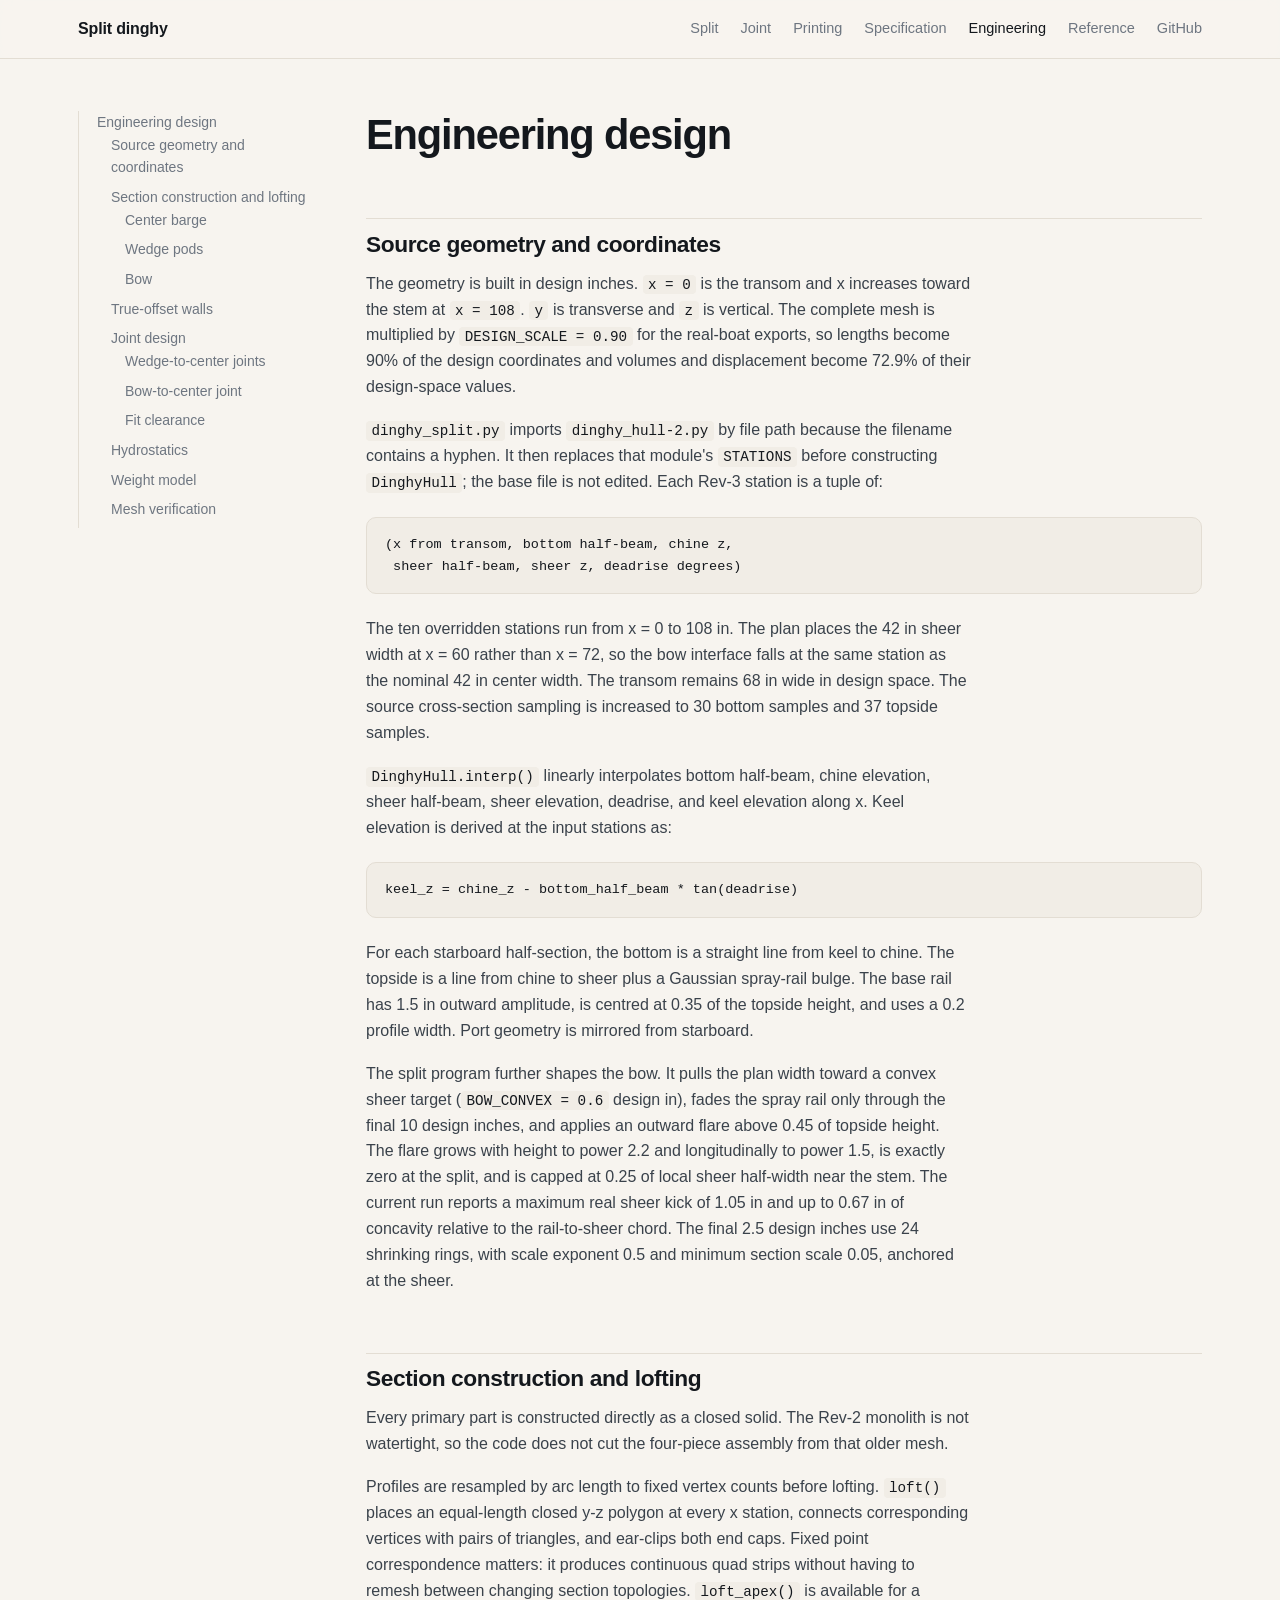
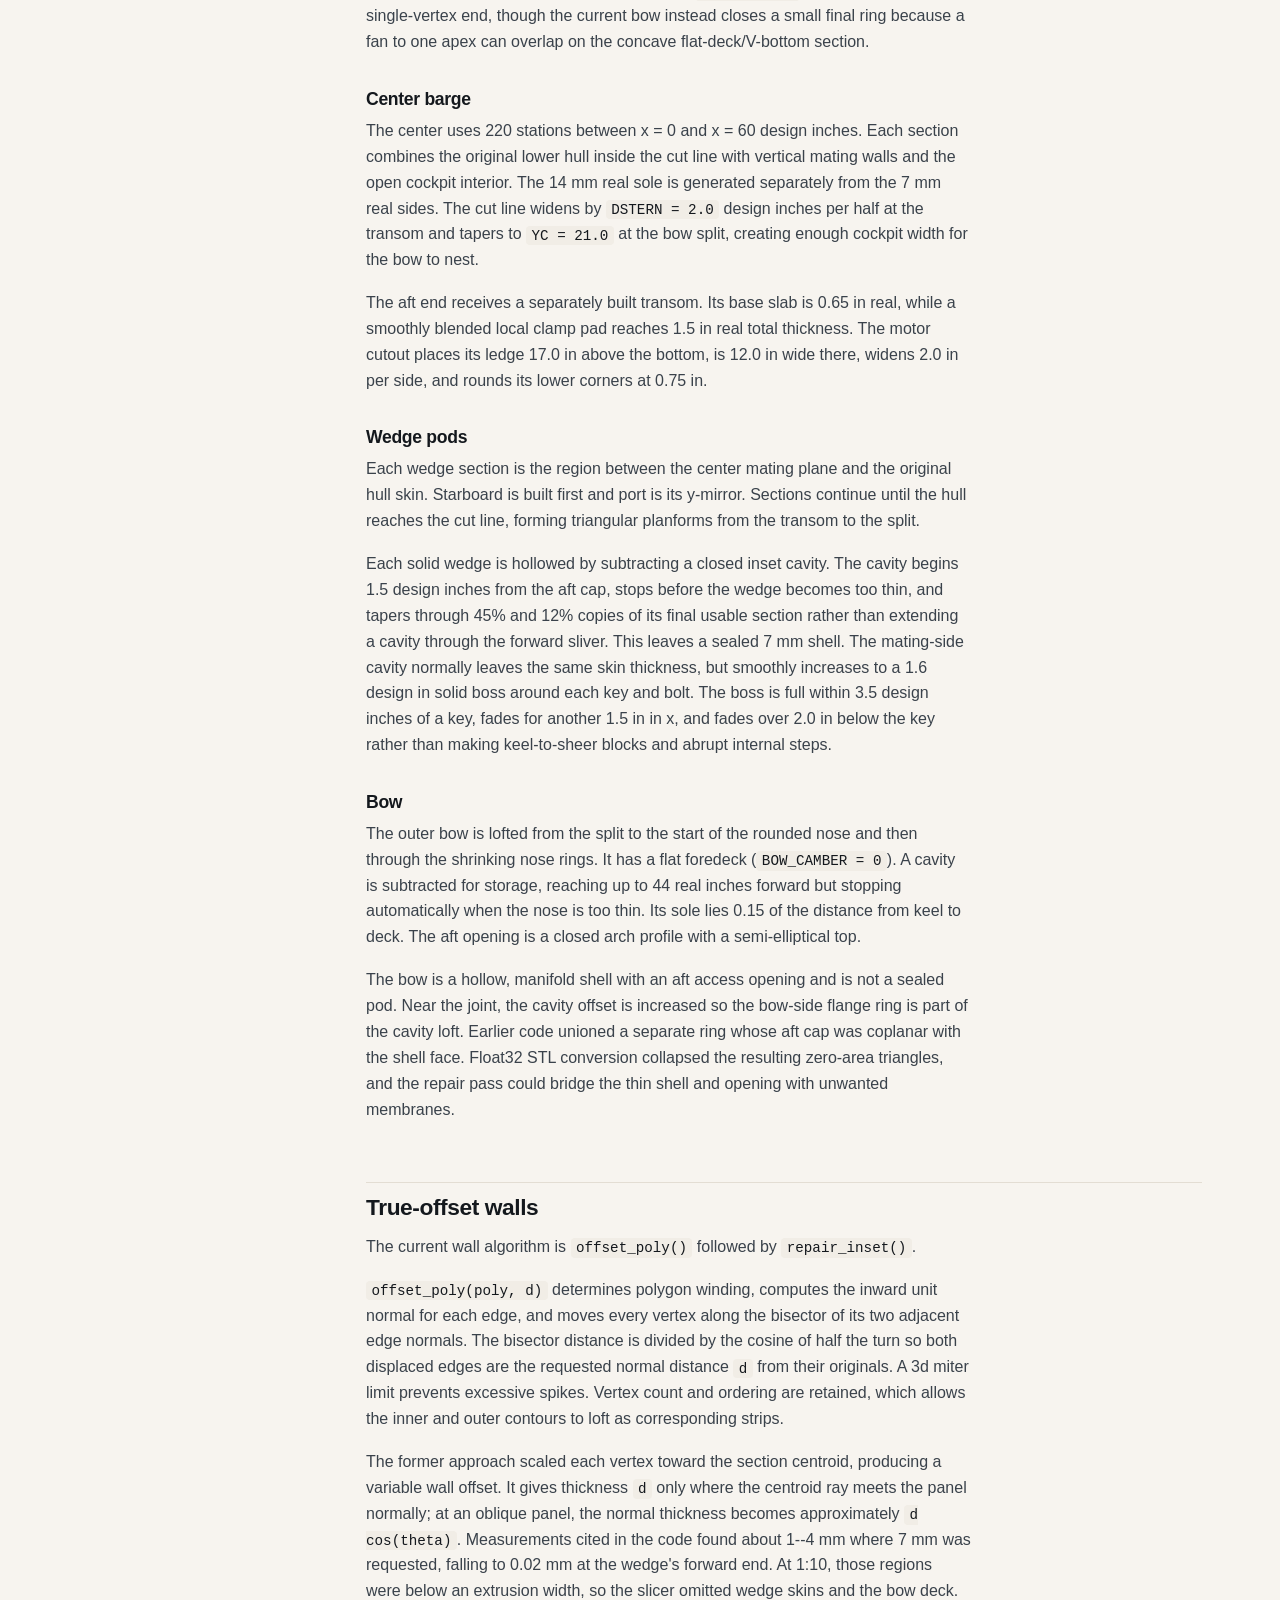
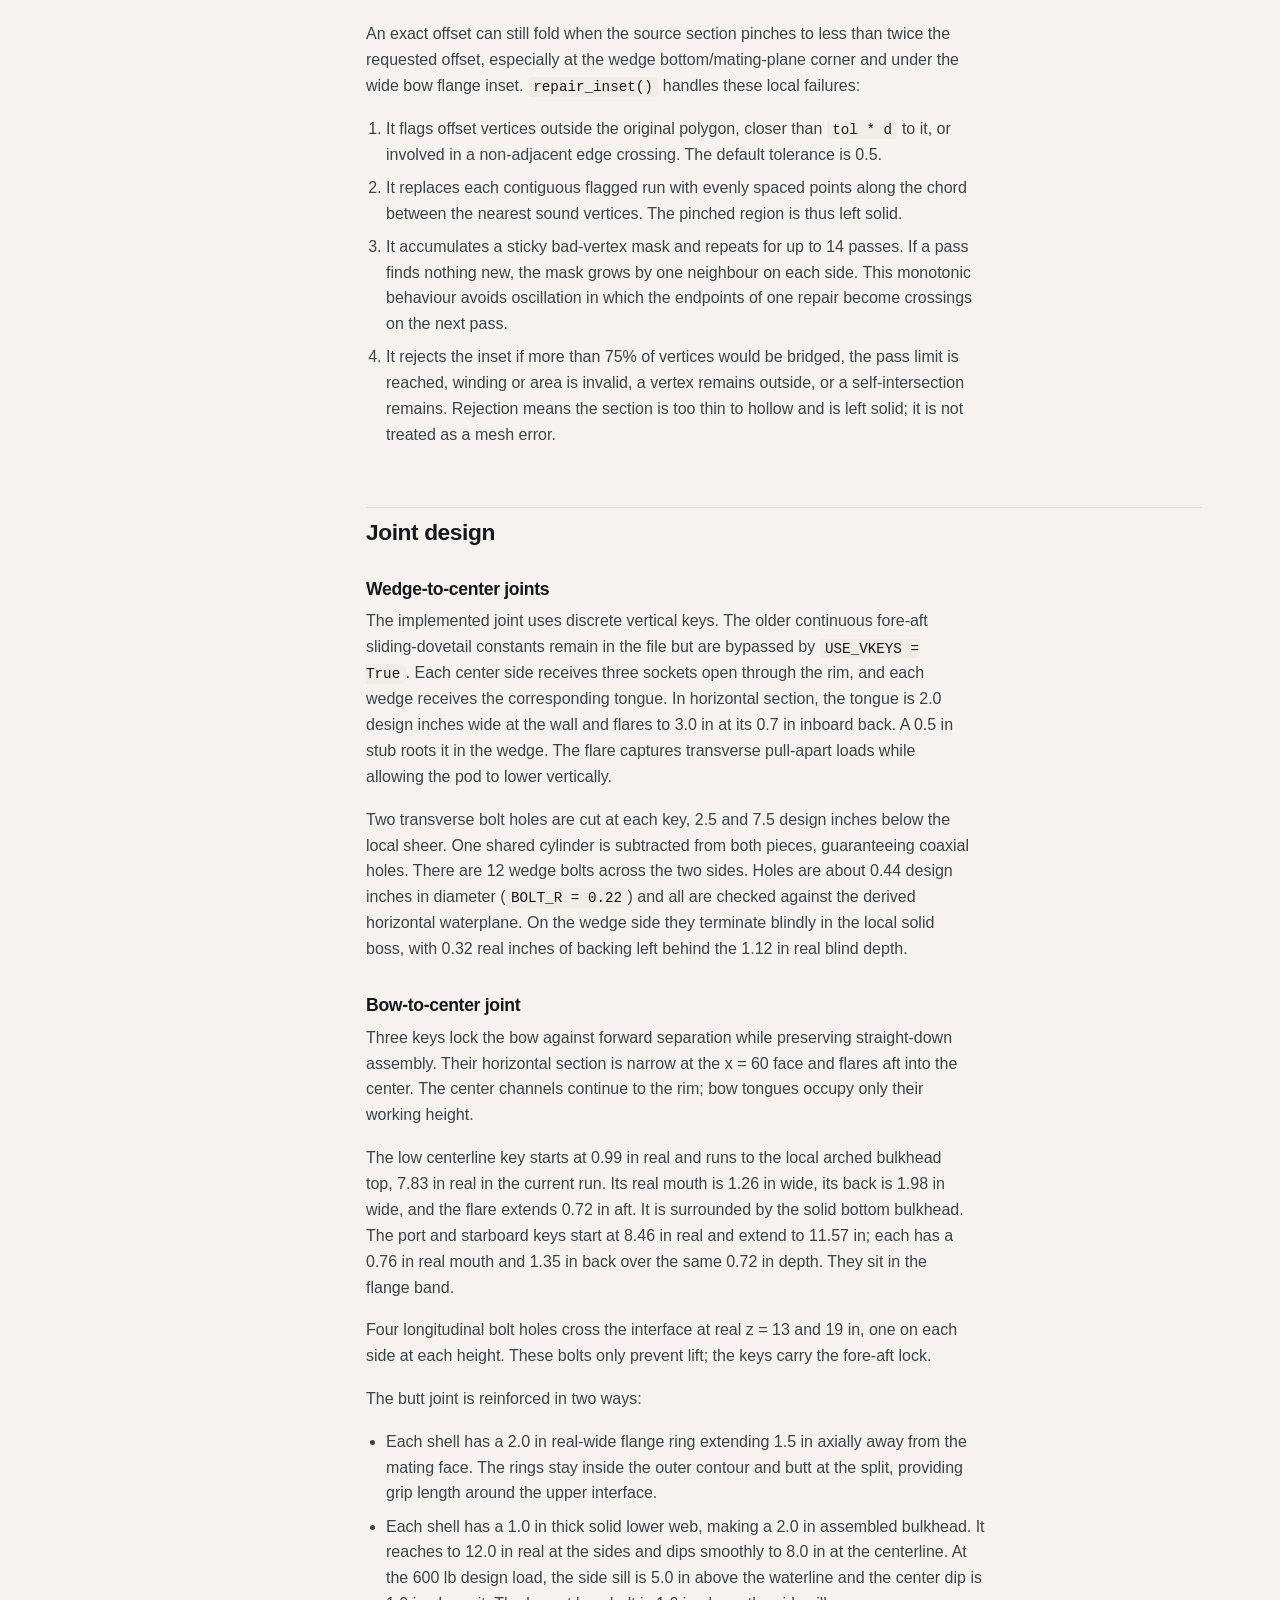
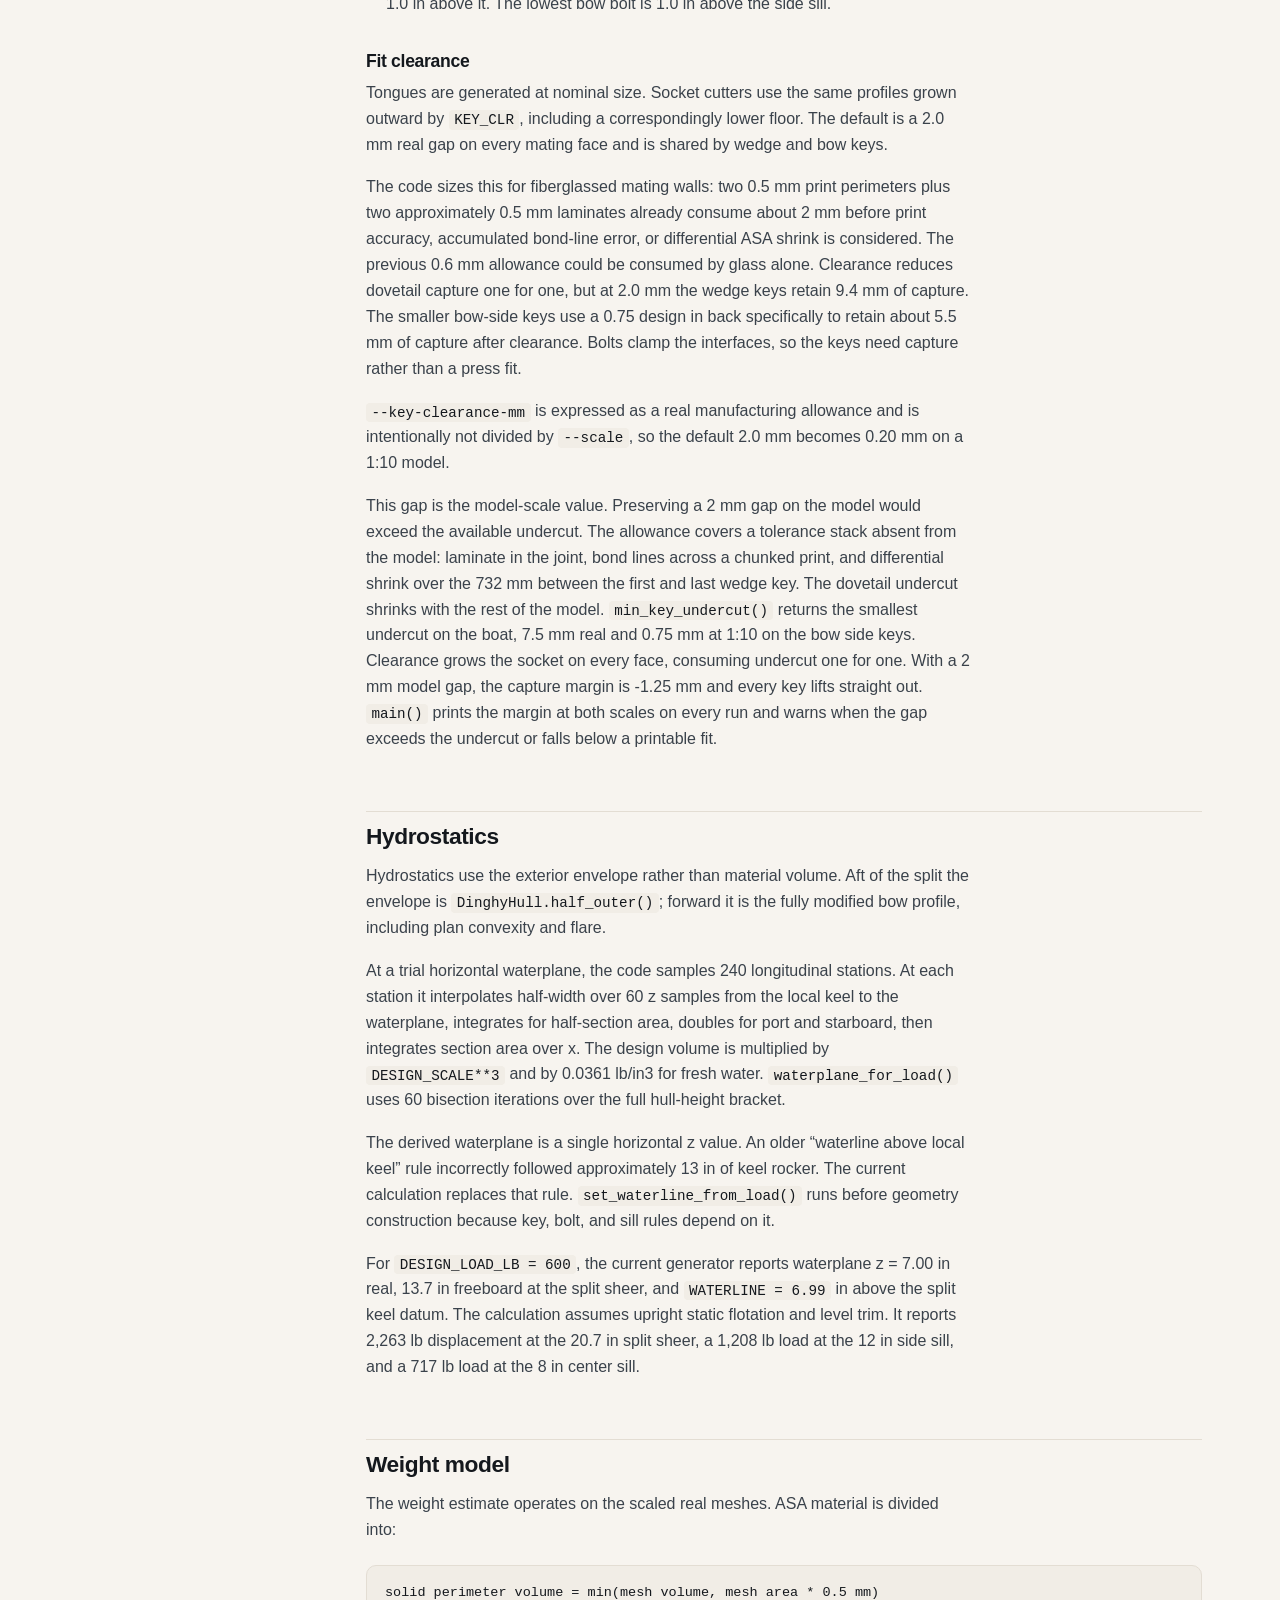
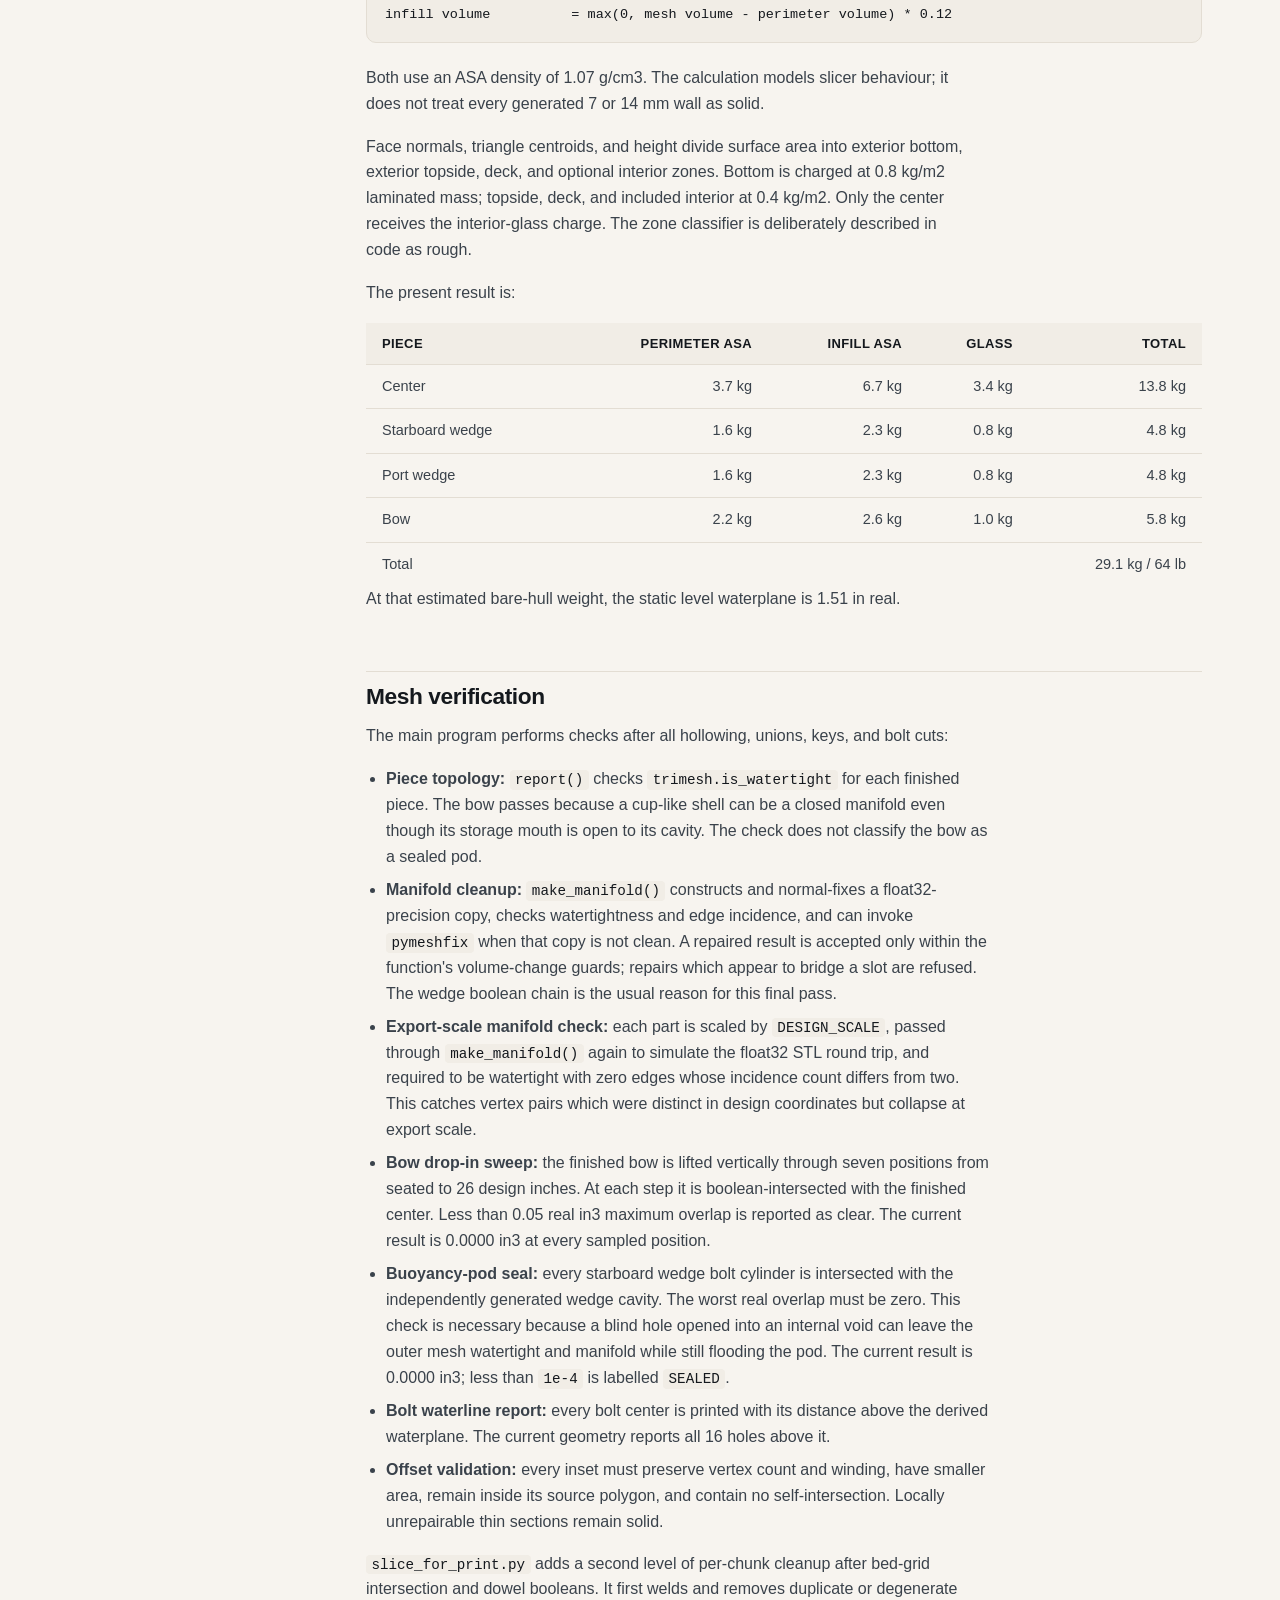
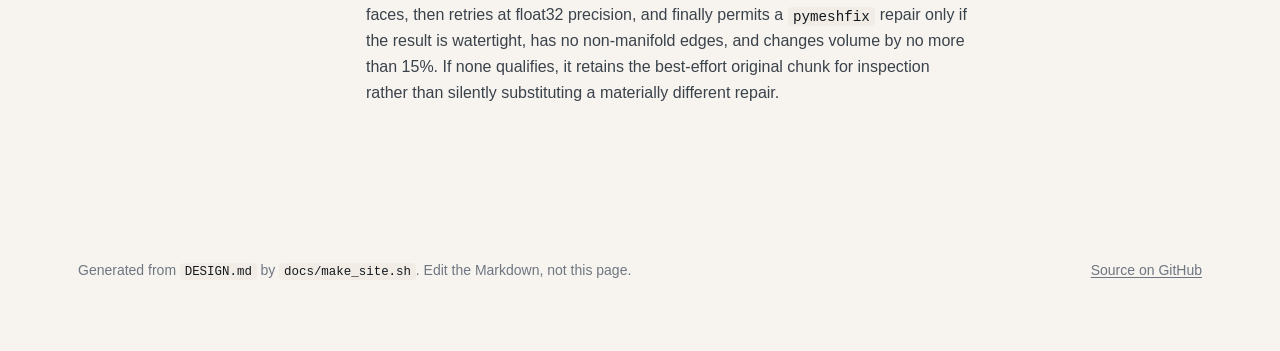
==== docs/design.html @ 43ffa54c "Add a GitHub Pages documentation site docs/ is plain static files, no build step and no Actions. ind" ====
<!doctype html>
<html lang="en">
<head>
<meta charset="utf-8">
<meta name="viewport" content="width=device-width, initial-scale=1">
<title>Engineering design | Split dinghy</title>

<link rel="stylesheet" href="style.css">
<link rel="icon" href="data:image/svg+xml,<svg xmlns='http://www.w3.org/2000/svg' viewBox='0 0 100 100'><text y='.9em' font-size='90'>&#9973;</text></svg>">
</head>
<body>

<header class="bar">
  <div class="wrap">
    <a class="brand" href="./">Split dinghy</a>
    <nav>
      <a href="./#split">Split</a>
      <a href="./#joint">Joint</a>
      <a href="./#print">Printing</a>
      <a href="./#spec">Specification</a>
      <a href="design.html" aria-current="page">Engineering</a>
      <a href="reference.html">Reference</a>
      <a href="https://github.com/AlexWynn-AM/boat-design">GitHub</a>
    </nav>
  </div>
</header>

<div class="wrap">
  <div class="doc">
    <aside id="TOC"><ul>
<li><a href="#engineering-design"
id="toc-engineering-design">Engineering design</a>
<ul>
<li><a href="#source-geometry-and-coordinates"
id="toc-source-geometry-and-coordinates">Source geometry and
coordinates</a></li>
<li><a href="#section-construction-and-lofting"
id="toc-section-construction-and-lofting">Section construction and
lofting</a>
<ul>
<li><a href="#center-barge" id="toc-center-barge">Center barge</a></li>
<li><a href="#wedge-pods" id="toc-wedge-pods">Wedge pods</a></li>
<li><a href="#bow" id="toc-bow">Bow</a></li>
</ul></li>
<li><a href="#true-offset-walls" id="toc-true-offset-walls">True-offset
walls</a></li>
<li><a href="#joint-design" id="toc-joint-design">Joint design</a>
<ul>
<li><a href="#wedge-to-center-joints"
id="toc-wedge-to-center-joints">Wedge-to-center joints</a></li>
<li><a href="#bow-to-center-joint"
id="toc-bow-to-center-joint">Bow-to-center joint</a></li>
<li><a href="#fit-clearance" id="toc-fit-clearance">Fit
clearance</a></li>
</ul></li>
<li><a href="#hydrostatics" id="toc-hydrostatics">Hydrostatics</a></li>
<li><a href="#weight-model" id="toc-weight-model">Weight model</a></li>
<li><a href="#mesh-verification" id="toc-mesh-verification">Mesh
verification</a></li>
</ul></li>
</ul></aside>
    <main class="doc-body">
<h1 id="engineering-design">Engineering design</h1>
<h2 id="source-geometry-and-coordinates">Source geometry and
coordinates</h2>
<p>The geometry is built in design inches. <code>x = 0</code> is the
transom and x increases toward the stem at <code>x = 108</code>.
<code>y</code> is transverse and <code>z</code> is vertical. The
complete mesh is multiplied by <code>DESIGN_SCALE = 0.90</code> for the
real-boat exports, so lengths become 90% of the design coordinates and
volumes and displacement become 72.9% of their design-space values.</p>
<p><code>dinghy_split.py</code> imports <code>dinghy_hull-2.py</code> by
file path because the filename contains a hyphen. It then replaces that
module's <code>STATIONS</code> before constructing
<code>DinghyHull</code>; the base file is not edited. Each Rev-3 station
is a tuple of:</p>
<pre class="text"><code>(x from transom, bottom half-beam, chine z,
 sheer half-beam, sheer z, deadrise degrees)</code></pre>
<p>The ten overridden stations run from x = 0 to 108 in. The plan places
the 42 in sheer width at x = 60 rather than x = 72, so the bow interface
falls at the same station as the nominal 42 in center width. The transom
remains 68 in wide in design space. The source cross-section sampling is
increased to 30 bottom samples and 37 topside samples.</p>
<p><code>DinghyHull.interp()</code> linearly interpolates bottom
half-beam, chine elevation, sheer half-beam, sheer elevation, deadrise,
and keel elevation along x. Keel elevation is derived at the input
stations as:</p>
<pre class="text"><code>keel_z = chine_z - bottom_half_beam * tan(deadrise)</code></pre>
<p>For each starboard half-section, the bottom is a straight line from
keel to chine. The topside is a line from chine to sheer plus a Gaussian
spray-rail bulge. The base rail has 1.5 in outward amplitude, is centred
at 0.35 of the topside height, and uses a 0.2 profile width. Port
geometry is mirrored from starboard.</p>
<p>The split program further shapes the bow. It pulls the plan width
toward a convex sheer target (<code>BOW_CONVEX = 0.6</code> design in),
fades the spray rail only through the final 10 design inches, and
applies an outward flare above 0.45 of topside height. The flare grows
with height to power 2.2 and longitudinally to power 1.5, is exactly
zero at the split, and is capped at 0.25 of local sheer half-width near
the stem. The current run reports a maximum real sheer kick of 1.05 in
and up to 0.67 in of concavity relative to the rail-to-sheer chord. The
final 2.5 design inches use 24 shrinking rings, with scale exponent 0.5
and minimum section scale 0.05, anchored at the sheer.</p>
<h2 id="section-construction-and-lofting">Section construction and
lofting</h2>
<p>Every primary part is constructed directly as a closed solid. The
Rev-2 monolith is not watertight, so the code does not cut the
four-piece assembly from that older mesh.</p>
<p>Profiles are resampled by arc length to fixed vertex counts before
lofting. <code>loft()</code> places an equal-length closed y-z polygon
at every x station, connects corresponding vertices with pairs of
triangles, and ear-clips both end caps. Fixed point correspondence
matters: it produces continuous quad strips without having to remesh
between changing section topologies. <code>loft_apex()</code> is
available for a single-vertex end, though the current bow instead closes
a small final ring because a fan to one apex can overlap on the concave
flat-deck/V-bottom section.</p>
<h3 id="center-barge">Center barge</h3>
<p>The center uses 220 stations between x = 0 and x = 60 design inches.
Each section combines the original lower hull inside the cut line with
vertical mating walls and the open cockpit interior. The 14 mm real sole
is generated separately from the 7 mm real sides. The cut line widens by
<code>DSTERN = 2.0</code> design inches per half at the transom and
tapers to <code>YC = 21.0</code> at the bow split, creating enough
cockpit width for the bow to nest.</p>
<p>The aft end receives a separately built transom. Its base slab is
0.65 in real, while a smoothly blended local clamp pad reaches 1.5 in
real total thickness. The motor cutout places its ledge 17.0 in above
the bottom, is 12.0 in wide there, widens 2.0 in per side, and rounds
its lower corners at 0.75 in.</p>
<h3 id="wedge-pods">Wedge pods</h3>
<p>Each wedge section is the region between the center mating plane and
the original hull skin. Starboard is built first and port is its
y-mirror. Sections continue until the hull reaches the cut line, forming
triangular planforms from the transom to the split.</p>
<p>Each solid wedge is hollowed by subtracting a closed inset cavity.
The cavity begins 1.5 design inches from the aft cap, stops before the
wedge becomes too thin, and tapers through 45% and 12% copies of its
final usable section rather than extending a cavity through the forward
sliver. This leaves a sealed 7 mm shell. The mating-side cavity normally
leaves the same skin thickness, but smoothly increases to a 1.6 design
in solid boss around each key and bolt. The boss is full within 3.5
design inches of a key, fades for another 1.5 in in x, and fades over
2.0 in below the key rather than making keel-to-sheer blocks and abrupt
internal steps.</p>
<h3 id="bow">Bow</h3>
<p>The outer bow is lofted from the split to the start of the rounded
nose and then through the shrinking nose rings. It has a flat foredeck
(<code>BOW_CAMBER = 0</code>). A cavity is subtracted for storage,
reaching up to 44 real inches forward but stopping automatically when
the nose is too thin. Its sole lies 0.15 of the distance from keel to
deck. The aft opening is a closed arch profile with a semi-elliptical
top.</p>
<p>The bow is a hollow, manifold shell with an aft access opening and is
not a sealed pod. Near the joint, the cavity offset is increased so the
bow-side flange ring is part of the cavity loft. Earlier code unioned a
separate ring whose aft cap was coplanar with the shell face. Float32
STL conversion collapsed the resulting zero-area triangles, and the
repair pass could bridge the thin shell and opening with unwanted
membranes.</p>
<h2 id="true-offset-walls">True-offset walls</h2>
<p>The current wall algorithm is <code>offset_poly()</code> followed by
<code>repair_inset()</code>.</p>
<p><code>offset_poly(poly, d)</code> determines polygon winding,
computes the inward unit normal for each edge, and moves every vertex
along the bisector of its two adjacent edge normals. The bisector
distance is divided by the cosine of half the turn so both displaced
edges are the requested normal distance <code>d</code> from their
originals. A 3d miter limit prevents excessive spikes. Vertex count and
ordering are retained, which allows the inner and outer contours to loft
as corresponding strips.</p>
<p>The former approach scaled each vertex toward the section centroid,
producing a variable wall offset. It gives thickness <code>d</code> only
where the centroid ray meets the panel normally; at an oblique panel,
the normal thickness becomes approximately <code>d cos(theta)</code>.
Measurements cited in the code found about 1--4 mm where 7 mm was
requested, falling to 0.02 mm at the wedge's forward end. At 1:10, those
regions were below an extrusion width, so the slicer omitted wedge skins
and the bow deck.</p>
<p>An exact offset can still fold when the source section pinches to
less than twice the requested offset, especially at the wedge
bottom/mating-plane corner and under the wide bow flange inset.
<code>repair_inset()</code> handles these local failures:</p>
<ol type="1">
<li>It flags offset vertices outside the original polygon, closer than
<code>tol * d</code> to it, or involved in a non-adjacent edge crossing.
The default tolerance is 0.5.</li>
<li>It replaces each contiguous flagged run with evenly spaced points
along the chord between the nearest sound vertices. The pinched region
is thus left solid.</li>
<li>It accumulates a sticky bad-vertex mask and repeats for up to 14
passes. If a pass finds nothing new, the mask grows by one neighbour on
each side. This monotonic behaviour avoids oscillation in which the
endpoints of one repair become crossings on the next pass.</li>
<li>It rejects the inset if more than 75% of vertices would be bridged,
the pass limit is reached, winding or area is invalid, a vertex remains
outside, or a self-intersection remains. Rejection means the section is
too thin to hollow and is left solid; it is not treated as a mesh
error.</li>
</ol>
<h2 id="joint-design">Joint design</h2>
<h3 id="wedge-to-center-joints">Wedge-to-center joints</h3>
<p>The implemented joint uses discrete vertical keys. The older
continuous fore-aft sliding-dovetail constants remain in the file but
are bypassed by <code>USE_VKEYS = True</code>. Each center side receives
three sockets open through the rim, and each wedge receives the
corresponding tongue. In horizontal section, the tongue is 2.0 design
inches wide at the wall and flares to 3.0 in at its 0.7 in inboard back.
A 0.5 in stub roots it in the wedge. The flare captures transverse
pull-apart loads while allowing the pod to lower vertically.</p>
<p>Two transverse bolt holes are cut at each key, 2.5 and 7.5 design
inches below the local sheer. One shared cylinder is subtracted from
both pieces, guaranteeing coaxial holes. There are 12 wedge bolts across
the two sides. Holes are about 0.44 design inches in diameter
(<code>BOLT_R = 0.22</code>) and all are checked against the derived
horizontal waterplane. On the wedge side they terminate blindly in the
local solid boss, with 0.32 real inches of backing left behind the 1.12
in real blind depth.</p>
<h3 id="bow-to-center-joint">Bow-to-center joint</h3>
<p>Three keys lock the bow against forward separation while preserving
straight-down assembly. Their horizontal section is narrow at the x = 60
face and flares aft into the center. The center channels continue to the
rim; bow tongues occupy only their working height.</p>
<p>The low centerline key starts at 0.99 in real and runs to the local
arched bulkhead top, 7.83 in real in the current run. Its real mouth is
1.26 in wide, its back is 1.98 in wide, and the flare extends 0.72 in
aft. It is surrounded by the solid bottom bulkhead. The port and
starboard keys start at 8.46 in real and extend to 11.57 in; each has a
0.76 in real mouth and 1.35 in back over the same 0.72 in depth. They
sit in the flange band.</p>
<p>Four longitudinal bolt holes cross the interface at real z = 13 and
19 in, one on each side at each height. These bolts only prevent lift;
the keys carry the fore-aft lock.</p>
<p>The butt joint is reinforced in two ways:</p>
<ul>
<li>Each shell has a 2.0 in real-wide flange ring extending 1.5 in
axially away from the mating face. The rings stay inside the outer
contour and butt at the split, providing grip length around the upper
interface.</li>
<li>Each shell has a 1.0 in thick solid lower web, making a 2.0 in
assembled bulkhead. It reaches to 12.0 in real at the sides and dips
smoothly to 8.0 in at the centerline. At the 600 lb design load, the
side sill is 5.0 in above the waterline and the center dip is 1.0 in
above it. The lowest bow bolt is 1.0 in above the side sill.</li>
</ul>
<h3 id="fit-clearance">Fit clearance</h3>
<p>Tongues are generated at nominal size. Socket cutters use the same
profiles grown outward by <code>KEY_CLR</code>, including a
correspondingly lower floor. The default is a 2.0 mm real gap on every
mating face and is shared by wedge and bow keys.</p>
<p>The code sizes this for fiberglassed mating walls: two 0.5 mm print
perimeters plus two approximately 0.5 mm laminates already consume about
2 mm before print accuracy, accumulated bond-line error, or differential
ASA shrink is considered. The previous 0.6 mm allowance could be
consumed by glass alone. Clearance reduces dovetail capture one for one,
but at 2.0 mm the wedge keys retain 9.4 mm of capture. The smaller
bow-side keys use a 0.75 design in back specifically to retain about 5.5
mm of capture after clearance. Bolts clamp the interfaces, so the keys
need capture rather than a press fit.</p>
<p><code>--key-clearance-mm</code> is expressed as a real manufacturing
allowance and is intentionally not divided by <code>--scale</code>, so
the default 2.0 mm becomes 0.20 mm on a 1:10 model.</p>
<p>This gap is the model-scale value. Preserving a 2 mm gap on the model
would exceed the available undercut. The allowance covers a tolerance
stack absent from the model: laminate in the joint, bond lines across a
chunked print, and differential shrink over the 732 mm between the first
and last wedge key. The dovetail undercut shrinks with the rest of the
model. <code>min_key_undercut()</code> returns the smallest undercut on
the boat, 7.5 mm real and 0.75 mm at 1:10 on the bow side keys.
Clearance grows the socket on every face, consuming undercut one for
one. With a 2 mm model gap, the capture margin is -1.25 mm and every key
lifts straight out. <code>main()</code> prints the margin at both scales
on every run and warns when the gap exceeds the undercut or falls below
a printable fit.</p>
<h2 id="hydrostatics">Hydrostatics</h2>
<p>Hydrostatics use the exterior envelope rather than material volume.
Aft of the split the envelope is <code>DinghyHull.half_outer()</code>;
forward it is the fully modified bow profile, including plan convexity
and flare.</p>
<p>At a trial horizontal waterplane, the code samples 240 longitudinal
stations. At each station it interpolates half-width over 60 z samples
from the local keel to the waterplane, integrates for half-section area,
doubles for port and starboard, then integrates section area over x. The
design volume is multiplied by <code>DESIGN_SCALE**3</code> and by
0.0361 lb/in3 for fresh water. <code>waterplane_for_load()</code> uses
60 bisection iterations over the full hull-height bracket.</p>
<p>The derived waterplane is a single horizontal z value. An older
“waterline above local keel” rule incorrectly followed approximately 13
in of keel rocker. The current calculation replaces that rule.
<code>set_waterline_from_load()</code> runs before geometry construction
because key, bolt, and sill rules depend on it.</p>
<p>For <code>DESIGN_LOAD_LB = 600</code>, the current generator reports
waterplane z = 7.00 in real, 13.7 in freeboard at the split sheer, and
<code>WATERLINE = 6.99</code> in above the split keel datum. The
calculation assumes upright static flotation and level trim. It reports
2,263 lb displacement at the 20.7 in split sheer, a 1,208 lb load at the
12 in side sill, and a 717 lb load at the 8 in center sill.</p>
<h2 id="weight-model">Weight model</h2>
<p>The weight estimate operates on the scaled real meshes. ASA material
is divided into:</p>
<pre class="text"><code>solid perimeter volume = min(mesh volume, mesh area * 0.5 mm)
infill volume          = max(0, mesh volume - perimeter volume) * 0.12</code></pre>
<p>Both use an ASA density of 1.07 g/cm3. The calculation models slicer
behaviour; it does not treat every generated 7 or 14 mm wall as
solid.</p>
<p>Face normals, triangle centroids, and height divide surface area into
exterior bottom, exterior topside, deck, and optional interior zones.
Bottom is charged at 0.8 kg/m2 laminated mass; topside, deck, and
included interior at 0.4 kg/m2. Only the center receives the
interior-glass charge. The zone classifier is deliberately described in
code as rough.</p>
<p>The present result is:</p>
<table>
<thead>
<tr>
<th>Piece</th>
<th style="text-align: right;">Perimeter ASA</th>
<th style="text-align: right;">Infill ASA</th>
<th style="text-align: right;">Glass</th>
<th style="text-align: right;">Total</th>
</tr>
</thead>
<tbody>
<tr>
<td>Center</td>
<td style="text-align: right;">3.7 kg</td>
<td style="text-align: right;">6.7 kg</td>
<td style="text-align: right;">3.4 kg</td>
<td style="text-align: right;">13.8 kg</td>
</tr>
<tr>
<td>Starboard wedge</td>
<td style="text-align: right;">1.6 kg</td>
<td style="text-align: right;">2.3 kg</td>
<td style="text-align: right;">0.8 kg</td>
<td style="text-align: right;">4.8 kg</td>
</tr>
<tr>
<td>Port wedge</td>
<td style="text-align: right;">1.6 kg</td>
<td style="text-align: right;">2.3 kg</td>
<td style="text-align: right;">0.8 kg</td>
<td style="text-align: right;">4.8 kg</td>
</tr>
<tr>
<td>Bow</td>
<td style="text-align: right;">2.2 kg</td>
<td style="text-align: right;">2.6 kg</td>
<td style="text-align: right;">1.0 kg</td>
<td style="text-align: right;">5.8 kg</td>
</tr>
<tr>
<td>Total</td>
<td style="text-align: right;"></td>
<td style="text-align: right;"></td>
<td style="text-align: right;"></td>
<td style="text-align: right;">29.1 kg / 64 lb</td>
</tr>
</tbody>
</table>
<p>At that estimated bare-hull weight, the static level waterplane is
1.51 in real.</p>
<h2 id="mesh-verification">Mesh verification</h2>
<p>The main program performs checks after all hollowing, unions, keys,
and bolt cuts:</p>
<ul>
<li><strong>Piece topology:</strong> <code>report()</code> checks
<code>trimesh.is_watertight</code> for each finished piece. The bow
passes because a cup-like shell can be a closed manifold even though its
storage mouth is open to its cavity. The check does not classify the bow
as a sealed pod.</li>
<li><strong>Manifold cleanup:</strong> <code>make_manifold()</code>
constructs and normal-fixes a float32-precision copy, checks
watertightness and edge incidence, and can invoke <code>pymeshfix</code>
when that copy is not clean. A repaired result is accepted only within
the function's volume-change guards; repairs which appear to bridge a
slot are refused. The wedge boolean chain is the usual reason for this
final pass.</li>
<li><strong>Export-scale manifold check:</strong> each part is scaled by
<code>DESIGN_SCALE</code>, passed through <code>make_manifold()</code>
again to simulate the float32 STL round trip, and required to be
watertight with zero edges whose incidence count differs from two. This
catches vertex pairs which were distinct in design coordinates but
collapse at export scale.</li>
<li><strong>Bow drop-in sweep:</strong> the finished bow is lifted
vertically through seven positions from seated to 26 design inches. At
each step it is boolean-intersected with the finished center. Less than
0.05 real in3 maximum overlap is reported as clear. The current result
is 0.0000 in3 at every sampled position.</li>
<li><strong>Buoyancy-pod seal:</strong> every starboard wedge bolt
cylinder is intersected with the independently generated wedge cavity.
The worst real overlap must be zero. This check is necessary because a
blind hole opened into an internal void can leave the outer mesh
watertight and manifold while still flooding the pod. The current result
is 0.0000 in3; less than <code>1e-4</code> is labelled
<code>SEALED</code>.</li>
<li><strong>Bolt waterline report:</strong> every bolt center is printed
with its distance above the derived waterplane. The current geometry
reports all 16 holes above it.</li>
<li><strong>Offset validation:</strong> every inset must preserve vertex
count and winding, have smaller area, remain inside its source polygon,
and contain no self-intersection. Locally unrepairable thin sections
remain solid.</li>
</ul>
<p><code>slice_for_print.py</code> adds a second level of per-chunk
cleanup after bed-grid intersection and dowel booleans. It first welds
and removes duplicate or degenerate faces, then retries at float32
precision, and finally permits a <code>pymeshfix</code> repair only if
the result is watertight, has no non-manifold edges, and changes volume
by no more than 15%. If none qualifies, it retains the best-effort
original chunk for inspection rather than silently substituting a
materially different repair.</p>
    </main>
  </div>
</div>

<footer>
  <div class="wrap">
    <span>Generated from <code>DESIGN.md</code> by <code>docs/make_site.sh</code>. Edit the Markdown, not this page.</span>
    <span class="spacer"></span>
    <a href="https://github.com/AlexWynn-AM/boat-design">Source on GitHub</a>
  </div>
</footer>

</body>
</html>
---- docs/style.css ----
/* Parametric split dinghy | documentation site
   Light by default, dark on request, all colours defined once as tokens on :root so a
   value never gets its only definition inside a media query. */

:root {
  --paper:  #F7F4EF;
  --raised: #FFFFFF;
  --ink:    #14181D;
  --body:   #3A424B;
  --muted:  #6E7681;
  --rule:   #E3DDD3;
  --accent: #C4451F;
  --accent-ink: #E4572E;
  --code-bg: #F1EDE6;
  --shadow: 0 1px 2px rgba(20,24,29,.05), 0 8px 24px -12px rgba(20,24,29,.14);
  --sans: -apple-system, BlinkMacSystemFont, "Helvetica Neue", "Segoe UI", Roboto, Arial, sans-serif;
  --mono: ui-monospace, SFMono-Regular, Menlo, "Cascadia Mono", Consolas, monospace;
  --measure: 68ch;
  --wide: 1180px;
}
@media (prefers-color-scheme: dark) {
  :root:not([data-theme="light"]) {
    --paper: #14181D; --raised: #1B2027; --ink: #F2EFE9; --body: #C3C9D0;
    --muted: #8A939D; --rule: #2A3138; --accent: #FF7A54; --accent-ink: #FF7A54;
    --code-bg: #1E242B;
    --shadow: 0 1px 2px rgba(0,0,0,.4), 0 10px 30px -14px rgba(0,0,0,.7);
  }
}
:root[data-theme="dark"] {
  --paper: #14181D; --raised: #1B2027; --ink: #F2EFE9; --body: #C3C9D0;
  --muted: #8A939D; --rule: #2A3138; --accent: #FF7A54; --accent-ink: #FF7A54;
  --code-bg: #1E242B;
  --shadow: 0 1px 2px rgba(0,0,0,.4), 0 10px 30px -14px rgba(0,0,0,.7);
}

* { box-sizing: border-box; }
html { -webkit-text-size-adjust: 100%; scroll-behavior: smooth; }
body {
  margin: 0; background: var(--paper); color: var(--body);
  font: 16px/1.62 var(--sans); font-synthesis-weight: none;
  overflow-x: hidden;
}
img { max-width: 100%; height: auto; display: block; }
a { color: var(--accent); text-decoration-thickness: 1px; text-underline-offset: 2px; }
a:hover { color: var(--ink); }
h1, h2, h3, h4 { color: var(--ink); font-weight: 700; letter-spacing: -0.018em; line-height: 1.16; margin: 0; }
p { margin: 0 0 1.05em; }
hr { border: 0; border-top: 1px solid var(--rule); margin: 3rem 0; }

.wrap { max-width: var(--wide); margin: 0 auto; padding: 0 28px; }
.prose { max-width: var(--measure); }
.eyebrow {
  font: 700 11.5px/1 var(--sans); letter-spacing: .16em; text-transform: uppercase;
  color: var(--accent-ink); margin: 0 0 14px;
}
.eyebrow::before {
  content: ""; display: block; width: 42px; height: 3px;
  background: var(--accent-ink); margin-bottom: 13px;
}

/* ---- top bar ---- */
.bar {
  position: sticky; top: 0; z-index: 30; background: color-mix(in srgb, var(--paper) 88%, transparent);
  backdrop-filter: saturate(1.6) blur(10px); border-bottom: 1px solid var(--rule);
}
.bar .wrap { display: flex; align-items: center; gap: 26px; height: 58px; }
.brand { font-weight: 700; color: var(--ink); text-decoration: none; letter-spacing: -.01em; white-space: nowrap; }
.bar nav { margin-left: auto; display: flex; gap: 22px; flex-wrap: wrap; }
.bar nav a { color: var(--muted); text-decoration: none; font-size: 14.5px; font-weight: 500; }
.bar nav a:hover, .bar nav a[aria-current="page"] { color: var(--ink); }

/* ---- hero ---- */
.hero { background: #14181D; color: #F2EFE9; padding: 84px 0 0; overflow: hidden; }
.hero h1 {
  color: #FFF; font-size: clamp(2.4rem, 6vw, 4.1rem); letter-spacing: -.032em;
  margin: 0 0 22px; max-width: 15ch;
}
.hero .eyebrow { color: #FF7A54; }
.hero .eyebrow::before { background: #FF7A54; }
.hero p { color: #A9B2BB; font-size: clamp(1rem, 1.6vw, 1.2rem); max-width: 56ch; }
.hero-art { margin: 30px auto -2px; max-width: 1000px; }
.hero-meta {
  display: flex; flex-wrap: wrap; gap: 10px 34px; border-top: 1px solid #262D35;
  padding: 18px 0 26px; margin-top: 8px;
  font: 500 12.5px/1 var(--mono); letter-spacing: .04em; color: #79828C; text-transform: uppercase;
}

/* ---- sections ---- */
section { padding: 76px 0; border-bottom: 1px solid var(--rule); }
section > .wrap > h2 { font-size: clamp(1.55rem, 3vw, 2.15rem); margin-bottom: 18px; }
.lede { font-size: 1.12rem; color: var(--ink); max-width: 62ch; }

.split { display: grid; grid-template-columns: minmax(0,1fr) minmax(0,1.15fr); gap: 54px; align-items: center; }
.split.text-right { grid-template-columns: minmax(0,1.15fr) minmax(0,1fr); }
.split.text-right > .col-text { order: 2; }
@media (max-width: 860px) { .split, .split.text-right { grid-template-columns: 1fr; gap: 30px; }
  .split.text-right > .col-text { order: 0; } }

figure { margin: 0; }
figcaption { font-size: 13px; color: var(--muted); margin-top: 12px; }

/* ---- cards + stats ---- */
.cards { display: grid; grid-template-columns: repeat(auto-fit, minmax(230px, 1fr)); gap: 18px; margin-top: 34px; }
.card {
  background: var(--raised); border: 1px solid var(--rule); border-radius: 12px;
  padding: 22px 22px 24px; box-shadow: var(--shadow);
}
.card h3 { font-size: 1.02rem; margin-bottom: 7px; }
.card p { font-size: 14.5px; color: var(--muted); margin: 0; }
.card .num { font: 700 1.9rem/1 var(--sans); color: var(--accent-ink); letter-spacing: -.03em; display: block; margin-bottom: 9px; }

.stats { display: grid; grid-template-columns: repeat(auto-fit, minmax(160px, 1fr)); gap: 12px 30px; margin: 30px 0 0; }
.stat .num { font: 700 1.75rem/1 var(--sans); color: var(--ink); letter-spacing: -.03em; }
.stat .lbl { font-size: 13.5px; color: var(--muted); margin-top: 6px; display: block; }

/* ---- tables ---- */
.tablewrap { overflow-x: auto; margin: 26px 0; border: 1px solid var(--rule); border-radius: 10px; background: var(--raised); }
table { border-collapse: collapse; width: 100%; font-size: 14.5px; }
th, td { padding: 10px 16px; text-align: left; border-bottom: 1px solid var(--rule); }
thead th { background: var(--code-bg); color: var(--ink); font-weight: 600; white-space: nowrap; font-size: 13px;
  letter-spacing: .03em; text-transform: uppercase; }
tbody tr:last-child td { border-bottom: 0; }
td:not(:first-child), th:not(:first-child) { font-variant-numeric: tabular-nums; }
table code { background: none; padding: 0; color: var(--ink); }

/* ---- code ---- */
code { font: 500 .89em/1.5 var(--mono); background: var(--code-bg); padding: .13em .38em; border-radius: 4px; color: var(--ink); }
pre {
  background: var(--code-bg); border: 1px solid var(--rule); border-radius: 10px;
  padding: 16px 18px; overflow-x: auto; font: 13.5px/1.62 var(--mono); color: var(--ink); margin: 22px 0;
}
pre code { background: none; padding: 0; font-size: inherit; }

/* ---- callout ---- */
.note {
  border-left: 3px solid var(--accent-ink); background: var(--raised);
  padding: 16px 20px; border-radius: 0 10px 10px 0; margin: 26px 0; box-shadow: var(--shadow);
}
.note p:last-child { margin-bottom: 0; }
.note strong { color: var(--ink); }

/* ---- doc pages: sticky contents rail ---- */
.doc { display: grid; grid-template-columns: 232px minmax(0, 1fr); gap: 56px; padding: 52px 0 90px; align-items: start; }
@media (max-width: 900px) { .doc { grid-template-columns: 1fr; gap: 24px; } #TOC { position: static; max-height: none; } }
#TOC {
  position: sticky; top: 82px; max-height: calc(100vh - 110px); overflow-y: auto;
  font-size: 14px; border-left: 1px solid var(--rule); padding-left: 18px;
}
#TOC ul { list-style: none; margin: 0; padding: 0; }
#TOC ul ul { padding-left: 14px; }
#TOC li { margin: 0 0 7px; }
#TOC a { color: var(--muted); text-decoration: none; display: block; }
#TOC a:hover { color: var(--ink); }
.doc-body h1 { font-size: clamp(1.9rem, 4vw, 2.6rem); margin-bottom: 10px; letter-spacing: -.028em; }
.doc-body h2 { font-size: 1.42rem; margin: 2.6em 0 .6em; padding-top: .5em; border-top: 1px solid var(--rule); }
.doc-body h3 { font-size: 1.1rem; margin: 1.9em 0 .5em; }
.doc-body > h1 + p { font-size: 1.1rem; color: var(--ink); }
.doc-body ul, .doc-body ol { padding-left: 1.25em; }
.doc-body li { margin-bottom: .45em; }
.doc-body p, .doc-body li { max-width: var(--measure); }

/* ---- footer ---- */
footer { padding: 46px 0 70px; color: var(--muted); font-size: 14px; }
footer .wrap { display: flex; flex-wrap: wrap; gap: 14px 30px; align-items: baseline; }
footer a { color: var(--muted); }
footer a:hover { color: var(--ink); }
.spacer { flex: 1; }

/* Text-led sections: keep the table and the code block on the same measure as the prose,
   so all three share a right edge instead of the text stopping short of them. An absolute
   value, NOT ch: ch resolves against each element's own font, so the same ch figure came
   out ~600px inside the monospace <pre> and clipped the commands. */
#spec .tablewrap, #start pre { max-width: 55rem; }
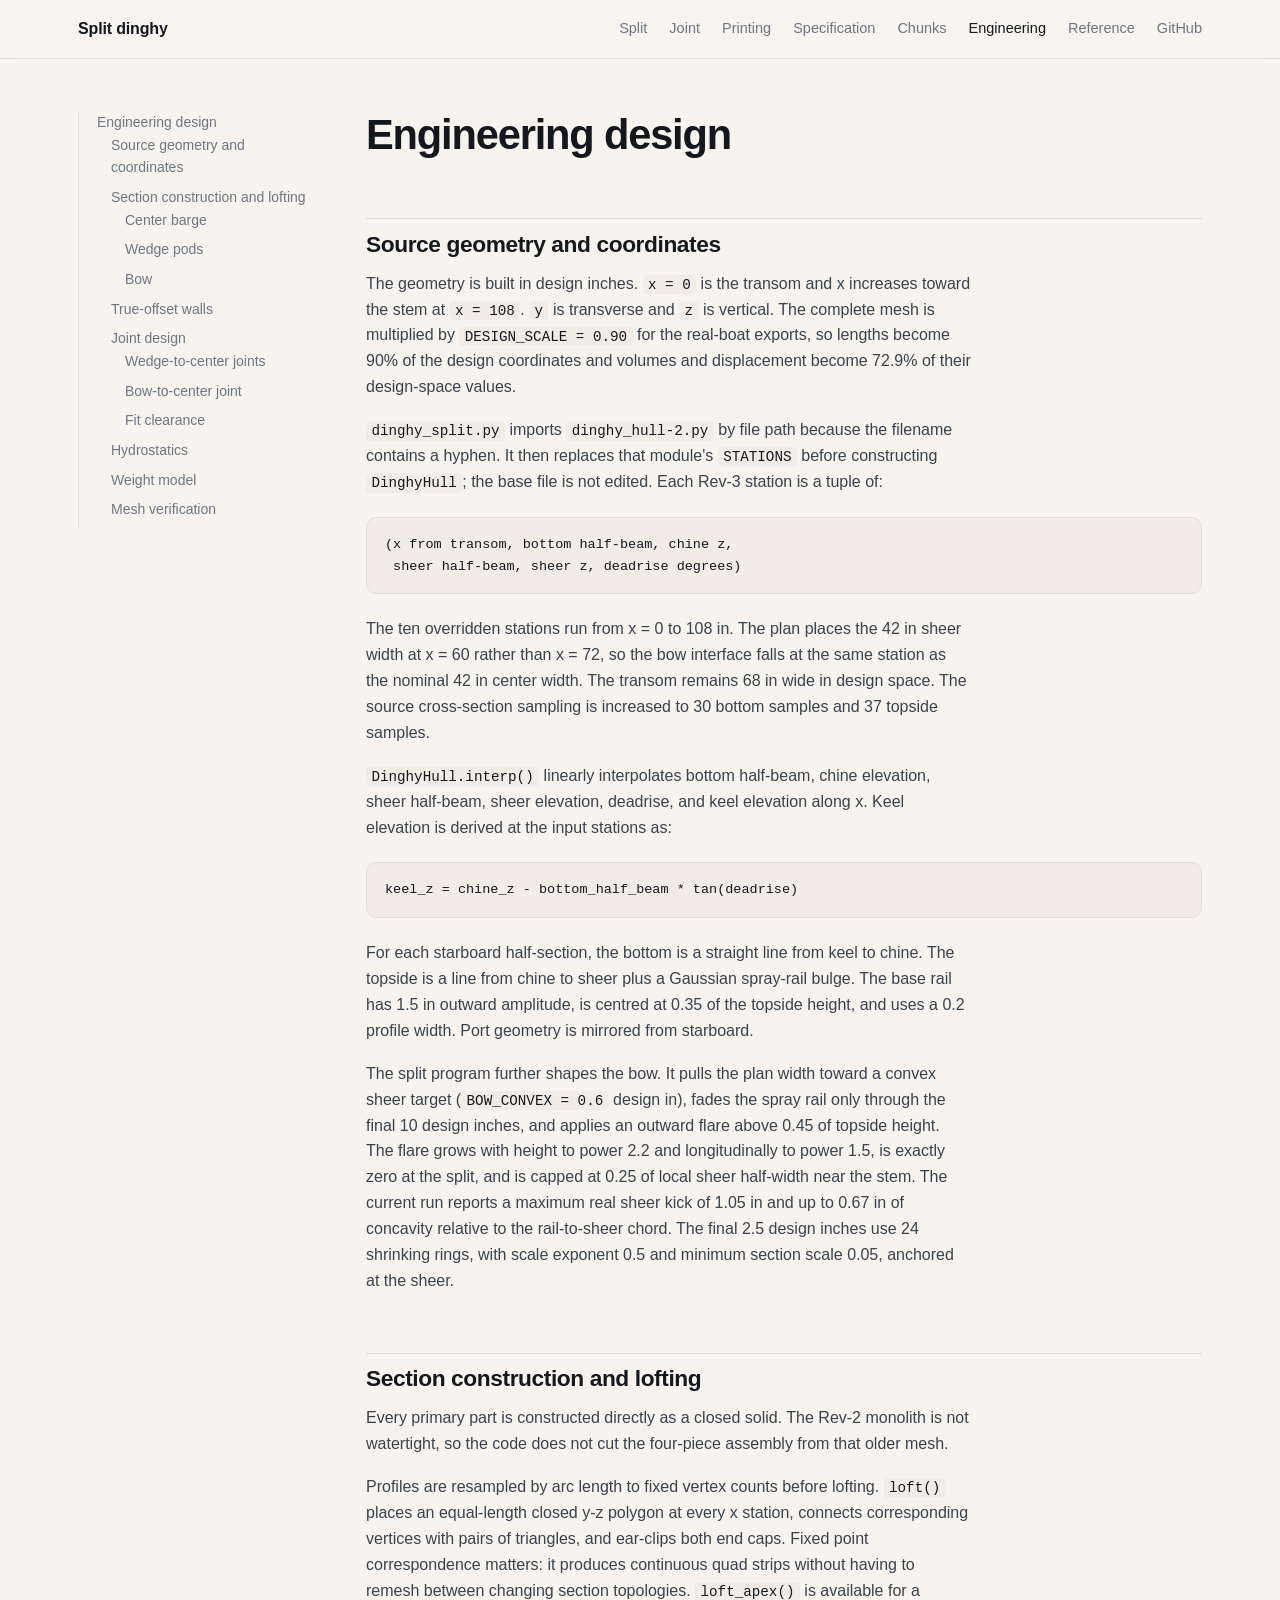
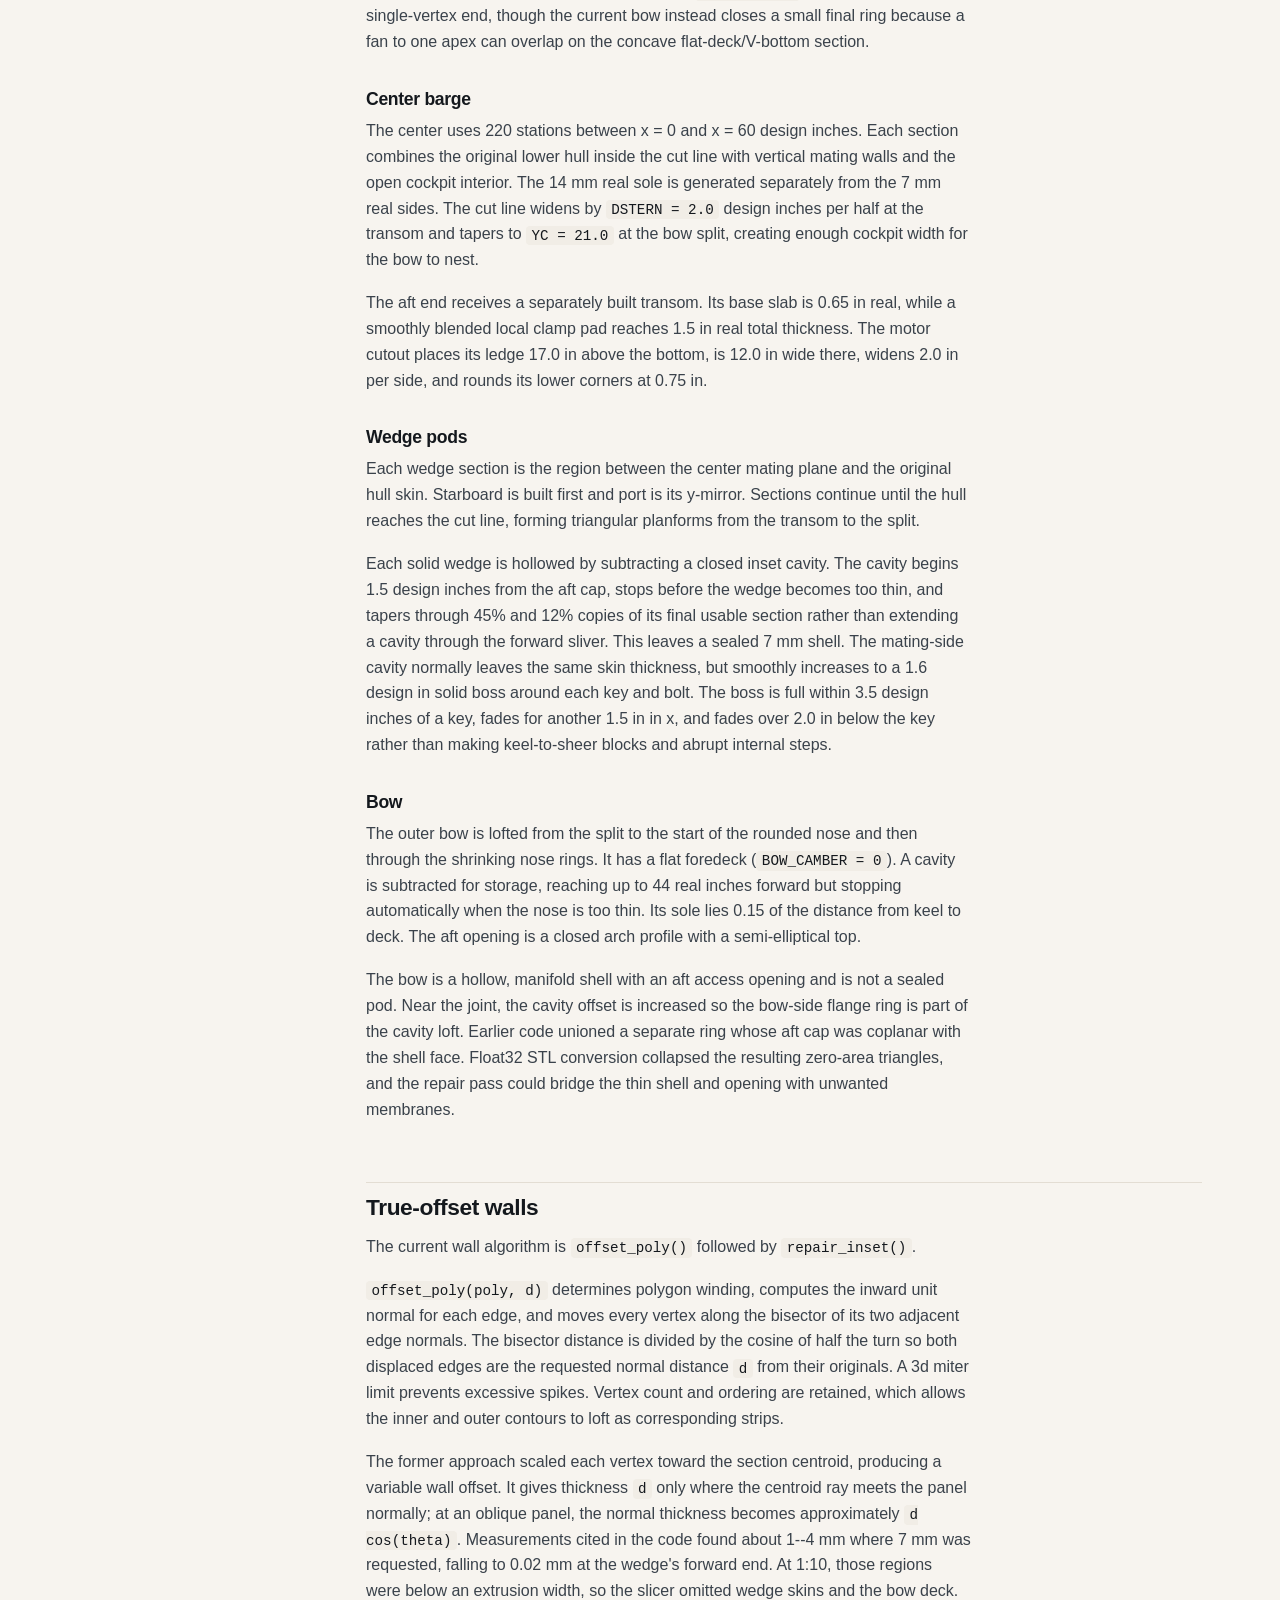
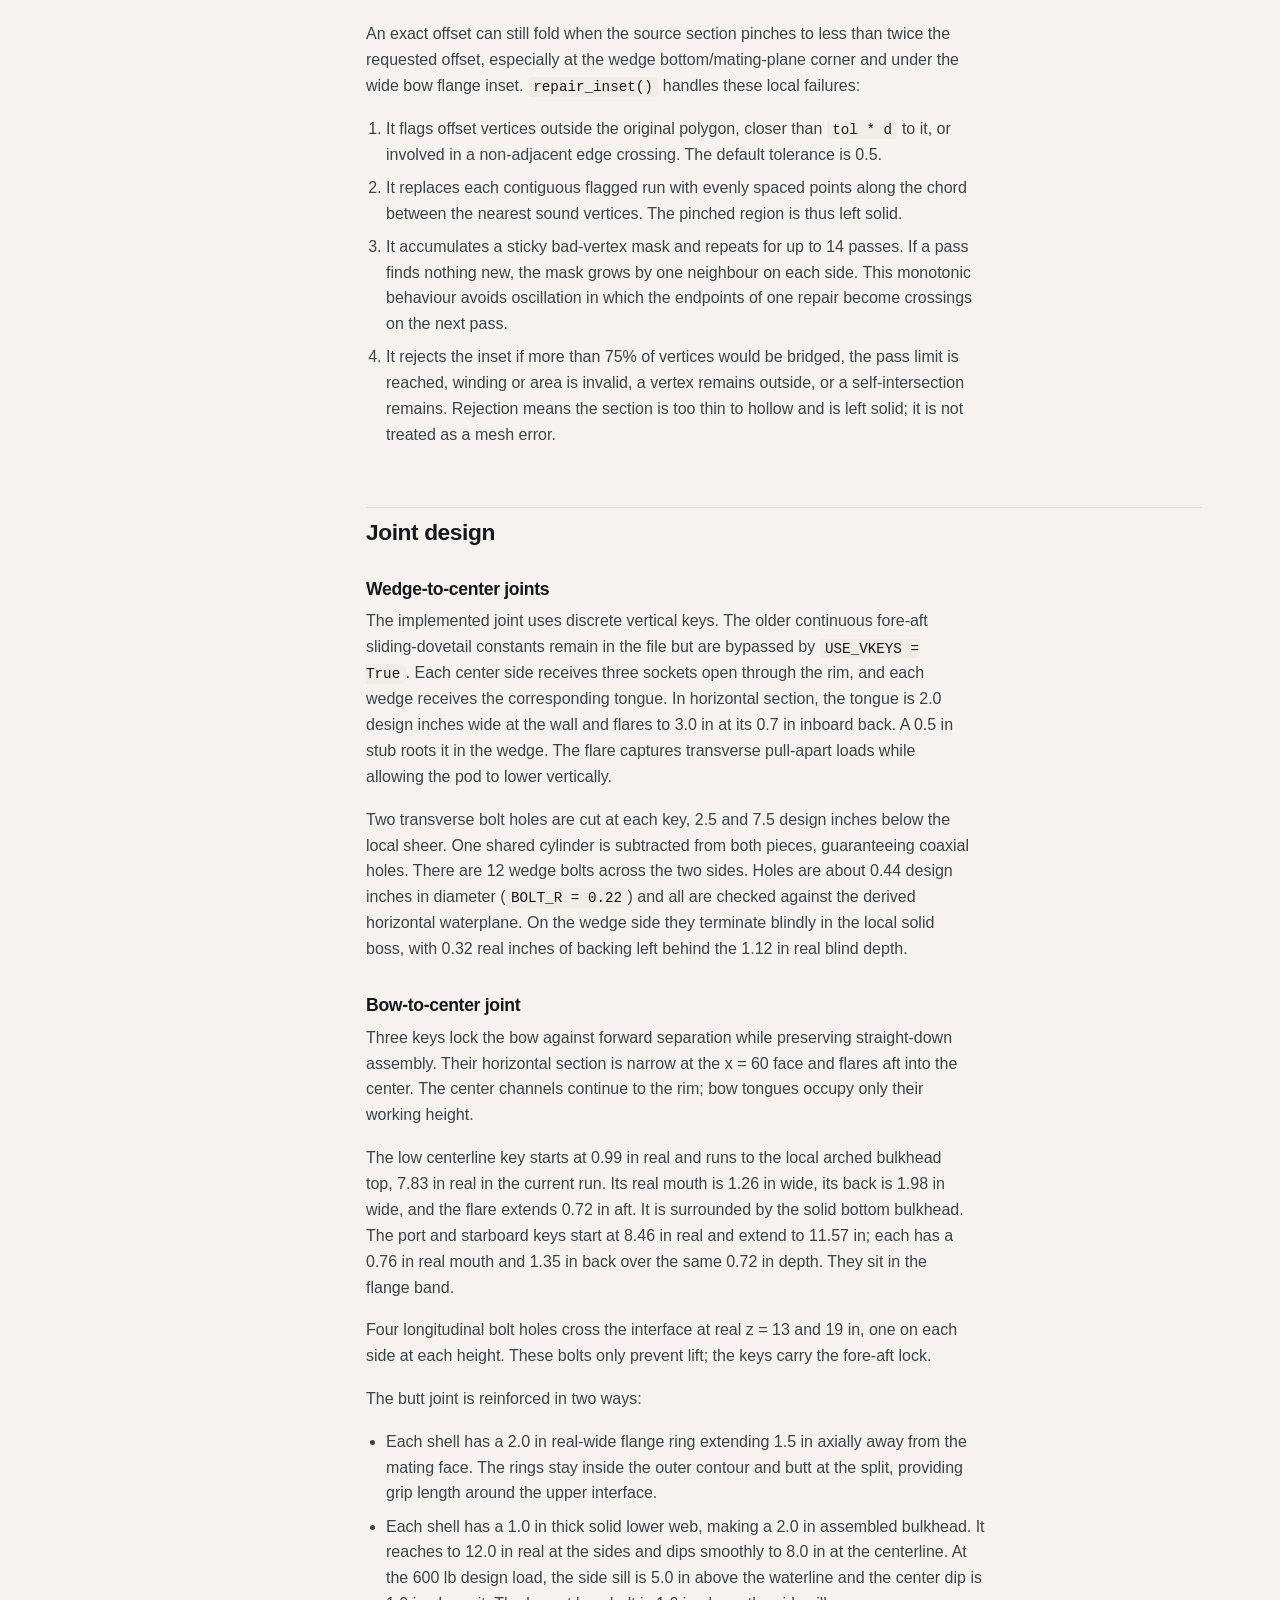
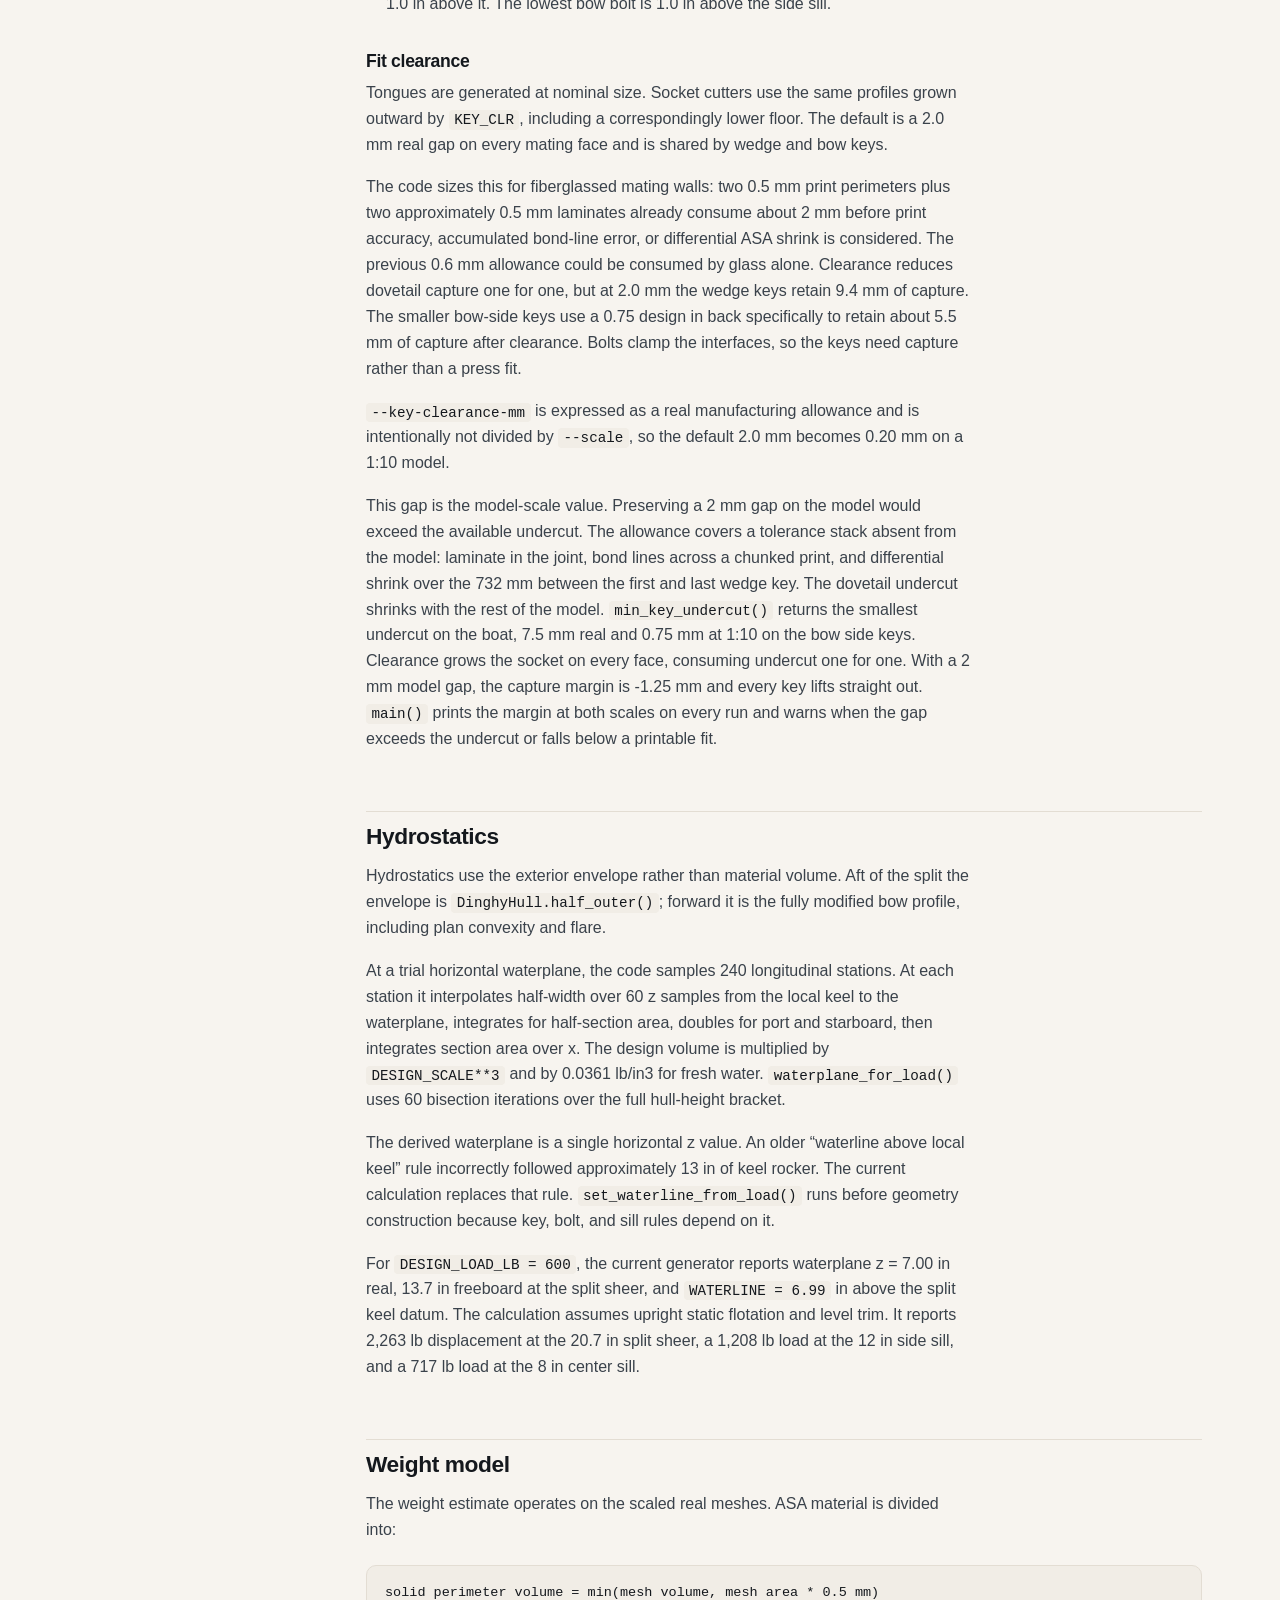
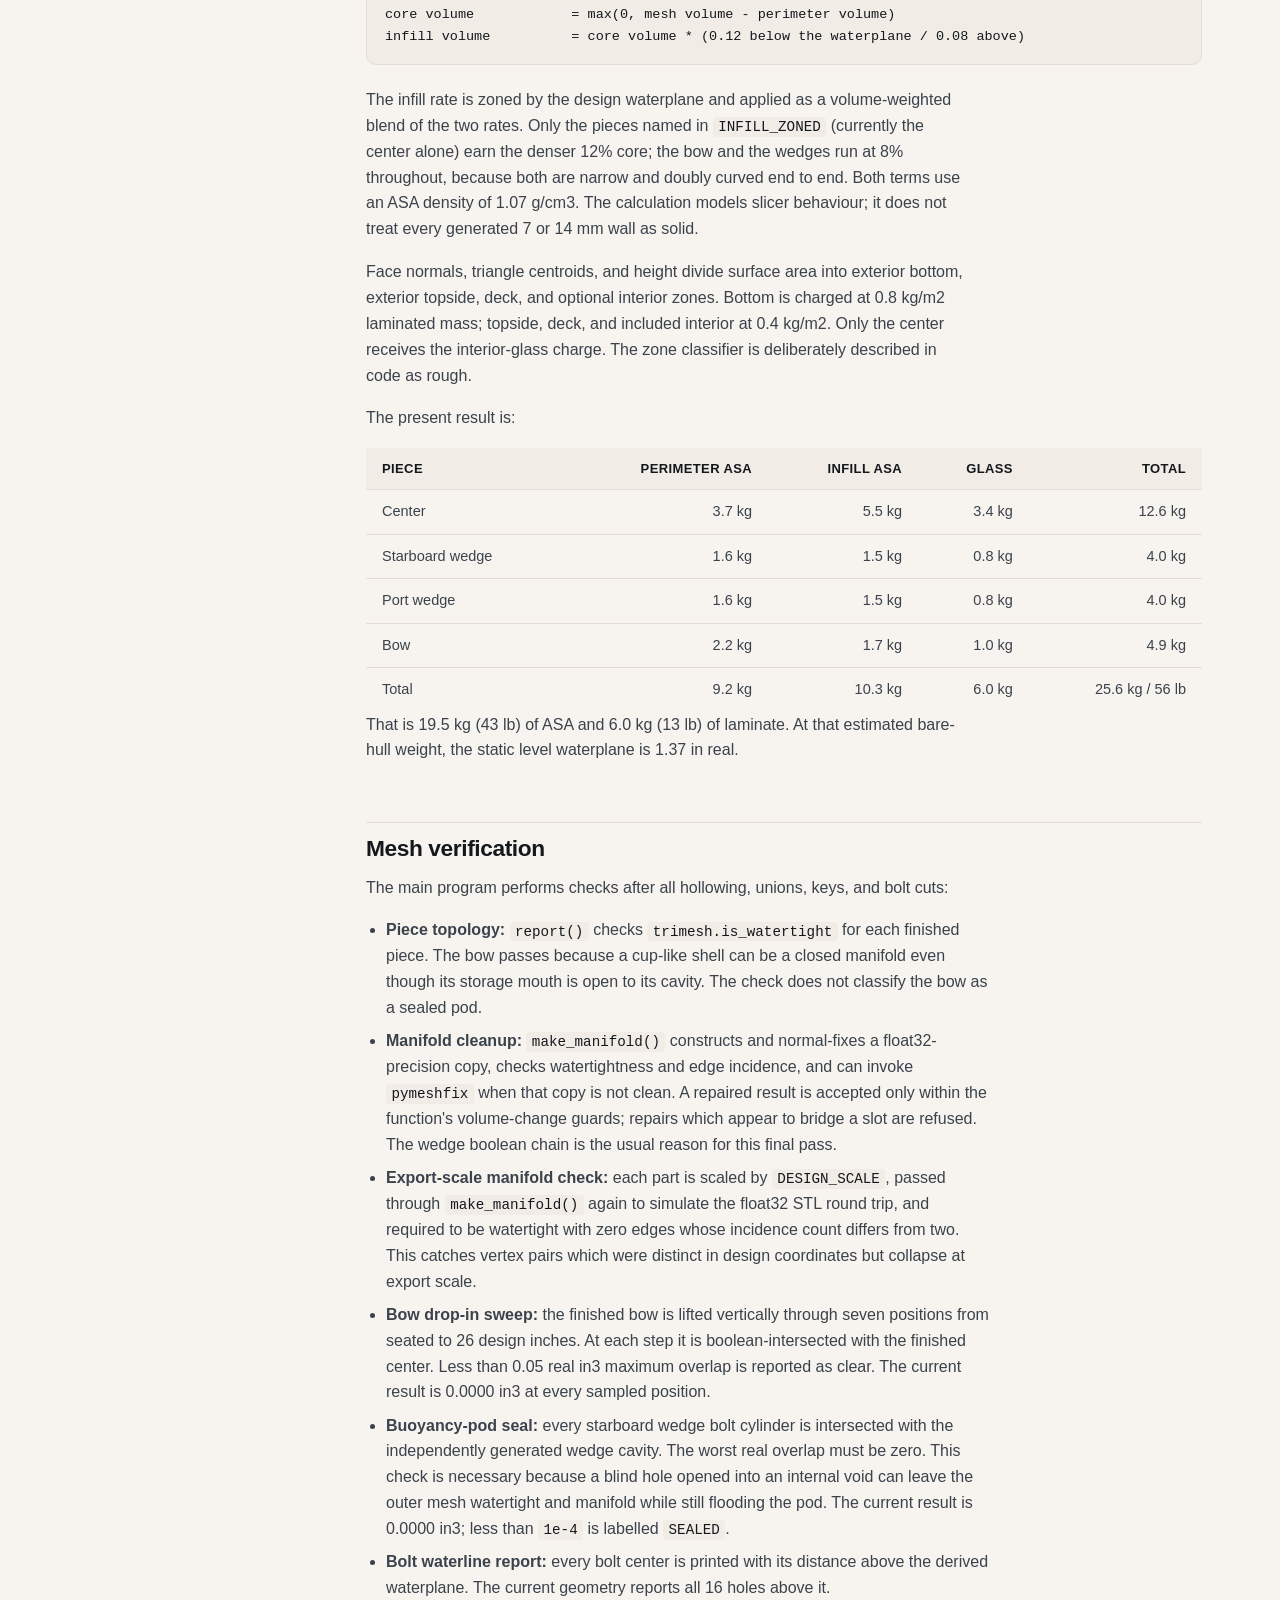
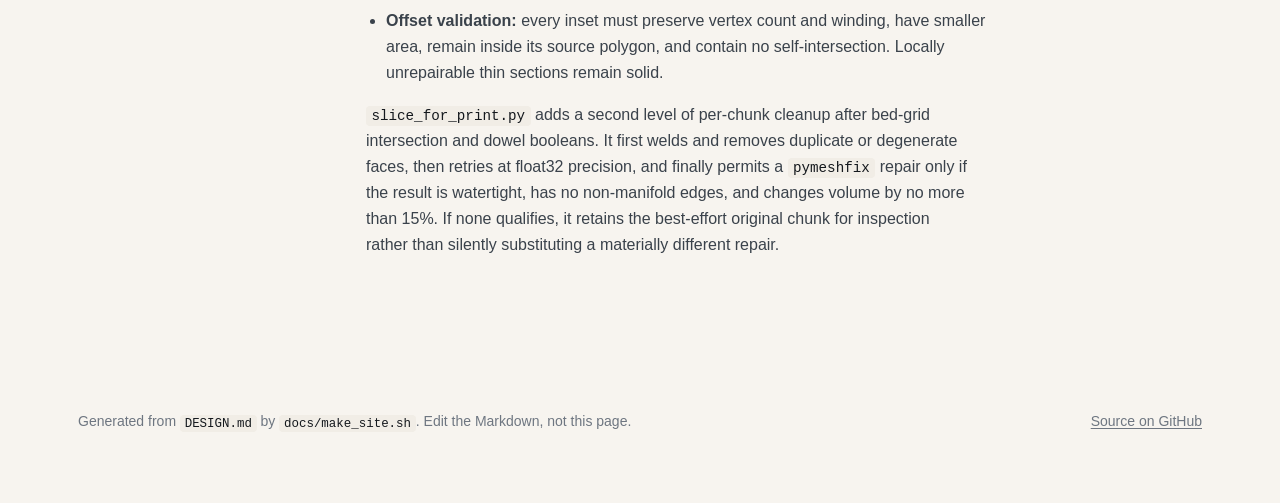
==== commit 93878d5b: "Add a chunk assembly guide to the docs site Nothing on the site said where a numbered chunk goes. Th" ====
--- a/docs/design.html
+++ b/docs/design.html
@@ -18,6 +18,7 @@
       <a href="./#joint">Joint</a>
       <a href="./#print">Printing</a>
       <a href="./#spec">Specification</a>
+      <a href="chunks.html">Chunks</a>
       <a href="design.html" aria-current="page">Engineering</a>
       <a href="reference.html">Reference</a>
       <a href="https://github.com/AlexWynn-AM/boat-design">GitHub</a>
@@ -299,10 +300,15 @@
 <p>The weight estimate operates on the scaled real meshes. ASA material
 is divided into:</p>
 <pre class="text"><code>solid perimeter volume = min(mesh volume, mesh area * 0.5 mm)
-infill volume          = max(0, mesh volume - perimeter volume) * 0.12</code></pre>
-<p>Both use an ASA density of 1.07 g/cm3. The calculation models slicer
-behaviour; it does not treat every generated 7 or 14 mm wall as
-solid.</p>
+core volume            = max(0, mesh volume - perimeter volume)
+infill volume          = core volume * (0.12 below the waterplane / 0.08 above)</code></pre>
+<p>The infill rate is zoned by the design waterplane and applied as a
+volume-weighted blend of the two rates. Only the pieces named in
+<code>INFILL_ZONED</code> (currently the center alone) earn the denser
+12% core; the bow and the wedges run at 8% throughout, because both are
+narrow and doubly curved end to end. Both terms use an ASA density of
+1.07 g/cm3. The calculation models slicer behaviour; it does not treat
+every generated 7 or 14 mm wall as solid.</p>
 <p>Face normals, triangle centroids, and height divide surface area into
 exterior bottom, exterior topside, deck, and optional interior zones.
 Bottom is charged at 0.8 kg/m2 laminated mass; topside, deck, and
@@ -324,42 +330,43 @@
 <tr>
 <td>Center</td>
 <td style="text-align: right;">3.7 kg</td>
-<td style="text-align: right;">6.7 kg</td>
+<td style="text-align: right;">5.5 kg</td>
 <td style="text-align: right;">3.4 kg</td>
-<td style="text-align: right;">13.8 kg</td>
+<td style="text-align: right;">12.6 kg</td>
 </tr>
 <tr>
 <td>Starboard wedge</td>
 <td style="text-align: right;">1.6 kg</td>
-<td style="text-align: right;">2.3 kg</td>
+<td style="text-align: right;">1.5 kg</td>
 <td style="text-align: right;">0.8 kg</td>
-<td style="text-align: right;">4.8 kg</td>
+<td style="text-align: right;">4.0 kg</td>
 </tr>
 <tr>
 <td>Port wedge</td>
 <td style="text-align: right;">1.6 kg</td>
-<td style="text-align: right;">2.3 kg</td>
+<td style="text-align: right;">1.5 kg</td>
 <td style="text-align: right;">0.8 kg</td>
-<td style="text-align: right;">4.8 kg</td>
+<td style="text-align: right;">4.0 kg</td>
 </tr>
 <tr>
 <td>Bow</td>
 <td style="text-align: right;">2.2 kg</td>
-<td style="text-align: right;">2.6 kg</td>
+<td style="text-align: right;">1.7 kg</td>
 <td style="text-align: right;">1.0 kg</td>
-<td style="text-align: right;">5.8 kg</td>
+<td style="text-align: right;">4.9 kg</td>
 </tr>
 <tr>
 <td>Total</td>
-<td style="text-align: right;"></td>
-<td style="text-align: right;"></td>
-<td style="text-align: right;"></td>
-<td style="text-align: right;">29.1 kg / 64 lb</td>
+<td style="text-align: right;">9.2 kg</td>
+<td style="text-align: right;">10.3 kg</td>
+<td style="text-align: right;">6.0 kg</td>
+<td style="text-align: right;">25.6 kg / 56 lb</td>
 </tr>
 </tbody>
 </table>
-<p>At that estimated bare-hull weight, the static level waterplane is
-1.51 in real.</p>
+<p>That is 19.5 kg (43 lb) of ASA and 6.0 kg (13 lb) of laminate. At
+that estimated bare-hull weight, the static level waterplane is 1.37 in
+real.</p>
 <h2 id="mesh-verification">Mesh verification</h2>
 <p>The main program performs checks after all hollowing, unions, keys,
 and bolt cuts:</p>
